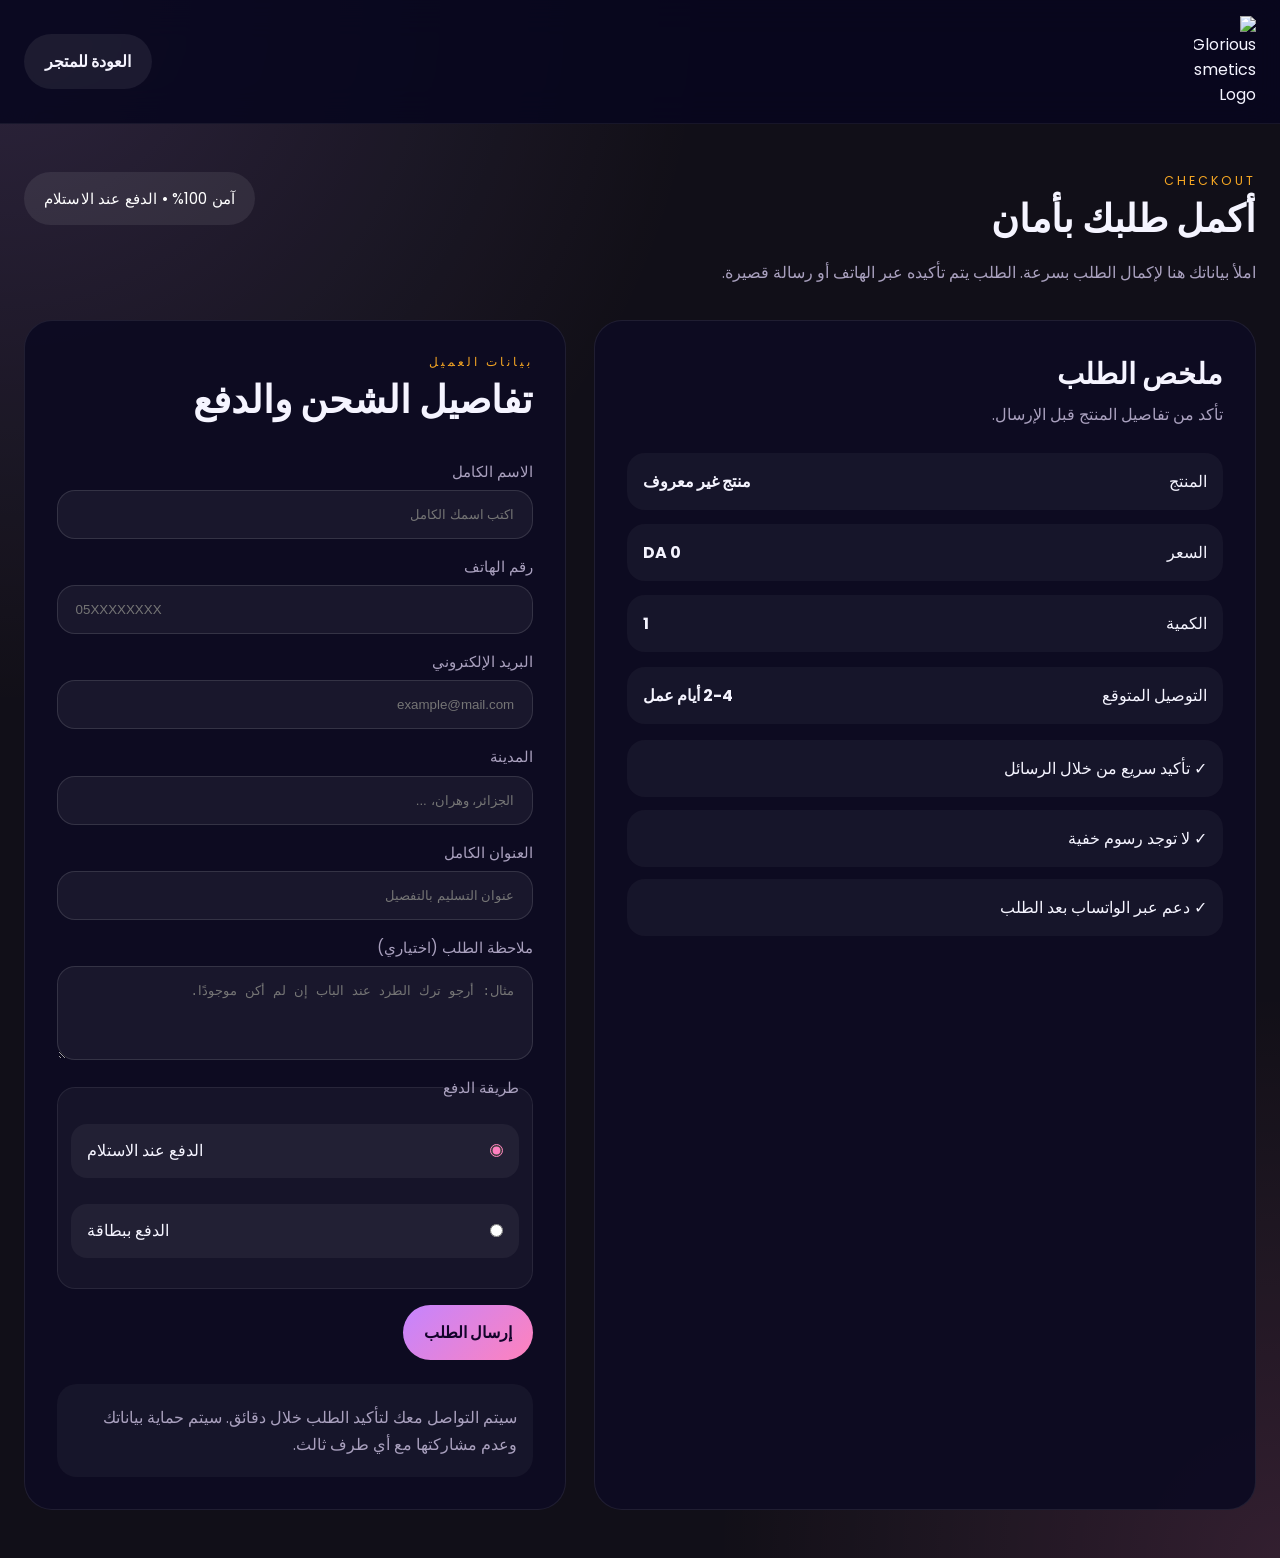
==== checkout.html @ eb636475 "احاول" ====
<!DOCTYPE html>
<html lang="ar-DZ" dir="rtl">
<head>
  <meta charset="UTF-8">
  <meta name="viewport" content="width=device-width, initial-scale=1.0">
  <meta name="description" content="Glorious Cosmetics checkout page — كاملة بطريقة احترافية لطلب المنتج." />
  <title>Glorious Cosmetics — الدفع</title>
  <link rel="stylesheet" href="style.css">
</head>
<body>
  <div id="cursor-outer" aria-hidden="true"></div>
  <div id="cursor-inner" aria-hidden="true"></div>

  <nav id="main-nav" role="navigation" aria-label="Main navigation">
    <a href="index.html" class="nav-logo" aria-label="العودة إلى المتجر">
      <img src="../assets/imgs/logo.jpg" alt="Glorious Cosmetics Logo" class="nav-logo-img">
    </a>
    <div class="nav-actions">
      <a href="index.html" class="btn-light">العودة للمتجر</a>
    </div>
  </nav>

  <main class="section-checkout" aria-labelledby="checkout-title">
    <div class="checkout-intro">
      <div>
        <div class="section-eyebrow">Checkout</div>
        <h1 id="checkout-title" class="section-title">أكمل طلبك بأمان</h1>
        <p class="checkout-tag">املأ بياناتك هنا لإكمال الطلب بسرعة. الطلب يتم تأكيده عبر الهاتف أو رسالة قصيرة.</p>
      </div>
      <div class="secure-badge">آمن 100% • الدفع عند الاستلام</div>
    </div>

    <div class="checkout-grid">
      <section class="checkout-summary-panel reveal">
        <div class="summary-header">
          <h2 class="summary-title">ملخص الطلب</h2>
          <p class="summary-subtitle">تأكد من تفاصيل المنتج قبل الإرسال.</p>
        </div>

        <div class="checkout-summary-row">
          <span>المنتج</span>
          <strong id="checkout-product">لم يتم اختيار أي منتج بعد.</strong>
        </div>
        <div class="checkout-summary-row">
          <span>السعر</span>
          <strong id="checkout-price">0 DA</strong>
        </div>
        <div class="checkout-summary-row">
          <span>الكمية</span>
          <strong>1</strong>
        </div>
        <div class="checkout-summary-row">
          <span>التوصيل المتوقع</span>
          <strong>2-4 أيام عمل</strong>
        </div>

        <div class="checkout-highlights">
          <div class="highlight-item">✓ تأكيد سريع من خلال الرسائل</div>
          <div class="highlight-item">✓ لا توجد رسوم خفية</div>
          <div class="highlight-item">✓ دعم عبر الواتساب بعد الطلب</div>
        </div>
      </section>

      <section class="checkout-form-panel reveal">
        <div class="section-header">
          <div>
            <div class="section-eyebrow">بيانات العميل</div>
            <h2 class="section-title">تفاصيل الشحن والدفع</h2>
          </div>
        </div>

        <form id="checkout-form" class="checkout-form" novalidate>
          <div class="form-row">
            <label for="customer-name">الاسم الكامل</label>
            <input id="customer-name" class="checkout-input" type="text" name="name" placeholder="اكتب اسمك الكامل" autocomplete="name" required>
          </div>

          <div class="form-row">
            <label for="customer-phone">رقم الهاتف</label>
            <input id="customer-phone" class="checkout-input" type="tel" name="phone" placeholder="05XXXXXXXX" autocomplete="tel" pattern="^[0-9+\s-]{8,20}$" required>
          </div>

          <div class="form-row">
            <label for="customer-email">البريد الإلكتروني</label>
            <input id="customer-email" class="checkout-input" type="email" name="email" placeholder="example@mail.com" autocomplete="email" required>
          </div>

          <div class="form-row">
            <label for="customer-city">المدينة</label>
            <input id="customer-city" class="checkout-input" type="text" name="city" placeholder="الجزائر، وهران، ..." autocomplete="address-level2" required>
          </div>

          <div class="form-row">
            <label for="customer-address">العنوان الكامل</label>
            <input id="customer-address" class="checkout-input" type="text" name="address" placeholder="عنوان التسليم بالتفصيل" autocomplete="street-address" required>
          </div>

          <div class="form-row">
            <label for="customer-note">ملاحظة الطلب (اختياري)</label>
            <textarea id="customer-note" class="checkout-input checkout-textarea" name="note" rows="4" placeholder="مثال: أرجو ترك الطرد عند الباب إن لم أكن موجودًا."></textarea>
          </div>

          <fieldset class="payment-methods" aria-label="طريقة الدفع">
            <legend>طريقة الدفع</legend>
            <label class="payment-option"><input type="radio" name="payment" value="cod" checked> الدفع عند الاستلام</label>
            <label class="payment-option"><input type="radio" name="payment" value="card"> الدفع ببطاقة</label>
          </fieldset>

          <div class="checkout-actions">
            <button type="submit" class="btn-primary">إرسال الطلب</button>
            <div id="checkout-message" class="checkout-message" aria-live="polite"></div>
          </div>
        </form>

        <div class="checkout-footer-note">
          <p>سيتم التواصل معك لتأكيد الطلب خلال دقائق. سيتم حماية بياناتك وعدم مشاركتها مع أي طرف ثالث.</p>
        </div>
      </section>
    </div>

    <section class="order-confirmation hidden reveal" aria-live="polite">
      <div class="confirmation-card">
        <div class="confirmation-header">
          <span class="confirmation-badge">تم تأكيد الطلب</span>
          <h2 class="confirmation-title">شكراً! طلبك جاهز الآن</h2>
          <p class="confirmation-subtitle">يمكنك تحميل فاتورة الطلب أو العودة إلى المتجر لمواصلة التسوق.</p>
        </div>

        <div class="confirmation-details">
          <div class="detail-row"><span>رقم الطلب</span><strong id="order-number">#000000</strong></div>
          <div class="detail-row"><span>المنتج</span><strong id="confirm-product"></strong></div>
          <div class="detail-row"><span>السعر</span><strong id="confirm-price"></strong></div>
          <div class="detail-row"><span>الاسم</span><strong id="confirm-name"></strong></div>
          <div class="detail-row"><span>الهاتف</span><strong id="confirm-phone"></strong></div>
          <div class="detail-row"><span>المدينة</span><strong id="confirm-city"></strong></div>
          <div class="detail-row"><span>العنوان</span><strong id="confirm-address"></strong></div>
          <div class="detail-row"><span>طريقة الدفع</span><strong id="confirm-payment"></strong></div>
        </div>

        <div class="confirmation-actions">
          <button id="download-invoice" type="button" class="btn-secondary">تحميل فاتورة الطلب</button>
          <a href="index.html" class="btn-primary">العودة إلى المتجر</a>
        </div>
      </div>
    </section>
  </main>

  <script>
    'use strict';

    function getQueryParam(name) {
      return new URLSearchParams(window.location.search).get(name) || '';
    }

    function sanitizeText(value) {
      const element = document.createElement('div');
      element.textContent = value;
      return element.innerText;
    }

    const productField = document.getElementById('checkout-product');
    const priceField = document.getElementById('checkout-price');
    const messageField = document.getElementById('checkout-message');
    const form = document.getElementById('checkout-form');
    const nameInput = document.getElementById('customer-name');
    const phoneInput = document.getElementById('customer-phone');
    const noteField = document.getElementById('checkout-note');
    const productName = sanitizeText(getQueryParam('product')) || 'منتج غير معروف';
    const productPrice = sanitizeText(getQueryParam('price')) || '0 DA';
    const emailInput = document.getElementById('customer-email');
    const cityInput = document.getElementById('customer-city');
    const addressInput = document.getElementById('customer-address');
    const paymentInputs = document.getElementsByName('payment');
    const footerNote = document.getElementById('checkout-note');

    const confirmationSection = document.querySelector('.order-confirmation');
    const orderNumberField = document.getElementById('order-number');
    const confirmProduct = document.getElementById('confirm-product');
    const confirmPrice = document.getElementById('confirm-price');
    const confirmName = document.getElementById('confirm-name');
    const confirmPhone = document.getElementById('confirm-phone');
    const confirmCity = document.getElementById('confirm-city');
    const confirmAddress = document.getElementById('confirm-address');
    const confirmPayment = document.getElementById('confirm-payment');
    const downloadButton = document.getElementById('download-invoice');

    productField.textContent = productName;
    priceField.textContent = productPrice;

    if (productName === 'منتج غير معروف') {
      footerNote.textContent = 'لا يمكن إكمال الطلب بدون اختيار منتج. عد إلى الصفحة الرئيسية واختر منتجاً.';
      footerNote.style.color = '#f38b8b';
    }

    function validateName(value) {
      return value.trim().length >= 3;
    }

    function validatePhone(value) {
      return /^[0-9+\s-]{8,20}$/.test(value.trim());
    }

    function validateEmail(value) {
      return /^[^\s@]+@[^\s@]+\.[^\s@]+$/.test(value.trim());
    }

    function showMessage(text, success) {
      messageField.textContent = text;
      messageField.className = 'checkout-message' + (success ? ' success' : '');
    }

    function getSelectedPayment() {
      for (const input of paymentInputs) {
        if (input.checked) return input.value;
      }
      return 'cod';
    }

    function createOrderNumber() {
      const now = Date.now().toString();
      return 'GL' + now.slice(-6);
    }

    function downloadInvoice(orderData) {
      const lines = [
        'فاتورة طلب Glorious Cosmetics',
        '-----------------------------',
        `رقم الطلب: ${orderData.orderNumber}`,
        `المنتج: ${orderData.product}`,
        `السعر: ${orderData.price}`,
        `الاسم: ${orderData.name}`,
        `الهاتف: ${orderData.phone}`,
        `البريد الإلكتروني: ${orderData.email}`,
        `المدينة: ${orderData.city}`,
        `العنوان: ${orderData.address}`,
        `طريقة الدفع: ${orderData.payment}`,
        `الملاحظة: ${orderData.note || 'لا يوجد'}`,
        '-----------------------------',
        'شكراً لاختيارك Glorious Cosmetics.',
      ];

      const blob = new Blob([lines.join('\n')], { type: 'text/plain;charset=utf-8' });
      const link = document.createElement('a');
      link.href = URL.createObjectURL(blob);
      link.download = `glorious-order-${orderData.orderNumber}.txt`;
      document.body.appendChild(link);
      link.click();
      document.body.removeChild(link);
      URL.revokeObjectURL(link.href);
    }

    let currentOrder = null;

    form.addEventListener('submit', function(event) {
      event.preventDefault();

      const name = nameInput.value.trim();
      const phone = phoneInput.value.trim();
      const email = emailInput.value.trim();
      const city = cityInput.value.trim();
      const address = addressInput.value.trim();
      const note = document.getElementById('customer-note').value.trim();
      const paymentMethod = getSelectedPayment();

      if (!validateName(name)) {
        showMessage('الرجاء إدخال اسم صحيح لا يقل عن 3 أحرف.', false);
        nameInput.focus();
        return;
      }

      if (!validatePhone(phone)) {
        showMessage('الرجاء إدخال رقم هاتف صالح.', false);
        phoneInput.focus();
        return;
      }

      if (!validateEmail(email)) {
        showMessage('الرجاء إدخال بريد إلكتروني صالح.', false);
        emailInput.focus();
        return;
      }

      if (!city) {
        showMessage('الرجاء إدخال المدينة.', false);
        cityInput.focus();
        return;
      }

      if (!address) {
        showMessage('الرجاء إدخال العنوان الكامل.', false);
        addressInput.focus();
        return;
      }

      const methodLabel = paymentMethod === 'cod' ? 'الدفع عند الاستلام' : 'الدفع ببطاقة';
      const orderNumber = createOrderNumber();

      currentOrder = {
        orderNumber,
        product: productName,
        price: productPrice,
        name,
        phone,
        email,
        city,
        address,
        note,
        payment: methodLabel,
      };

      orderNumberField.textContent = orderNumber;
      confirmProduct.textContent = productName;
      confirmPrice.textContent = productPrice;
      confirmName.textContent = name;
      confirmPhone.textContent = phone;
      confirmCity.textContent = city;
      confirmAddress.textContent = address;
      confirmPayment.textContent = methodLabel;

      confirmationSection.classList.remove('hidden');
      confirmationSection.scrollIntoView({ behavior: 'smooth', block: 'start' });
      form.classList.add('hidden');
      footerNote.classList.add('hidden');
      showMessage('تم تأكيد الطلب. يمكنك تحميل فاتورة الطلب الآن.', true);
    });

    downloadButton.addEventListener('click', function() {
      if (!currentOrder) return;
      downloadInvoice(currentOrder);
    });
  </script>
</body>
</html>
---- style.css ----
@import url('https://fonts.googleapis.com/css2?family=Poppins:wght@400;500;600;700;800&display=swap');

:root {
  --bg: #090710;
  --surface: #111128;
  --surface-2: #1c1640;
  --text: #f5f4ff;
  --muted: #a9a0be;
  --primary: #c084ff;
  --accent: #ff80c0;
  --gold: #f5a623;
  --cream: #f7ede2;
  --rose: #ff5d92;
}

* {
  margin: 0;
  padding: 0;
  box-sizing: border-box;
}

html,
body {
  min-height: 100%;
  scroll-behavior: smooth;
}

body {
  font-family: 'Poppins', sans-serif;
  background: radial-gradient(circle at top left, rgba(195, 148, 255, 0.16), transparent 35%),
    radial-gradient(circle at bottom right, rgba(255, 128, 192, 0.14), transparent 28%),
    var(--bg);
  color: var(--text);
  overflow-x: hidden;
}

img,
svg {
  display: block;
  max-width: 100%;
}

a {
  color: inherit;
  text-decoration: none;
}

button {
  font: inherit;
  border: none;
  background: none;
  color: inherit;
  cursor: pointer;
}

header {
  display: flex;
  align-items: center;
  justify-content: center;
  padding: 1.25rem 1.5rem 0;
}

.logo {
  max-width: 180px;
  width: 100%;
  height: auto;
  display: block;
}

#main-nav {
  position: sticky;
  top: 0;
  z-index: 50;
  display: flex;
  align-items: center;
  justify-content: space-between;
  gap: 1rem;
  padding: 1rem 1.5rem;
  background: rgba(9, 7, 31, 0.88);
  backdrop-filter: blur(18px);
  border-bottom: 1px solid rgba(255, 255, 255, 0.06);
}

#main-nav.scrolled {
  background: rgba(9, 7, 31, 0.98);
  box-shadow: 0 18px 50px rgba(0, 0, 0, 0.28);
}

.nav-logo {
  display: inline-flex;
  align-items: center;
}

.nav-logo-img {
  display: block;
  max-width: 62px;
  width: auto;
  height: auto;
}
.footer-bottom {
  border-top: 1px solid rgba(249,244,238,0.07);
  padding-top: 28px;
  display: flex; align-items: center; justify-content: space-between;
}

.nav-links {
  display: flex;
  flex-wrap: wrap;
  gap: 1.2rem;
  align-items: center;
  justify-content: center;
}

.nav-links a {
  color: rgba(255, 255, 255, 0.76);
  font-size: 0.95rem;
  transition: color 0.2s ease, transform 0.2s ease;
}

.nav-links a:hover,
.nav-links a:focus-visible {
  color: var(--text);
  transform: translateY(-1px);
}

.nav-actions {
  display: flex;
  align-items: center;
  gap: 0.75rem;
}

.nav-cart-btn {
  display: inline-flex;
  align-items: center;
  justify-content: center;
  padding: 0.85rem 1.15rem;
  border-radius: 999px;
  background: linear-gradient(135deg, rgba(255, 128, 192, 0.18), rgba(196, 132, 255, 0.18));
  border: 1px solid rgba(255, 255, 255, 0.14);
  color: var(--text);
  font-weight: 700;
  transition: transform 0.2s ease, box-shadow 0.2s ease;
}

.nav-cart-btn:hover,
.nav-cart-btn:focus-visible {
  transform: translateY(-1px);
  box-shadow: 0 12px 24px rgba(255, 128, 192, 0.18);
}

.hero {
  display: flex;
  flex-wrap: wrap;
  justify-content: space-between;
  gap: 2rem;
  padding: 3.5rem 1.5rem 1.5rem;
  min-height: 68vh;
}

.hero-right {
  position: relative;
  flex: 1 1 340px;
  min-height: 420px;
  display: grid;
  place-items: center;
}

.hero-img-bg {
  position: absolute;
  inset: 0;
  border-radius: 40px;
  background: radial-gradient(circle at center, rgba(255, 128, 192, 0.18), transparent 45%);
  filter: blur(10px);
}

.orb {
  position: absolute;
  border-radius: 50%;
  background: rgba(255, 255, 255, 0.07);
  box-shadow: 0 0 32px rgba(255, 128, 192, 0.18);
}

.orb-1 { width: 110px; height: 110px; top: -18%; right: 10%; }
.orb-2 { width: 90px; height: 90px; bottom: 5%; left: 8%; }
.orb-3 { width: 130px; height: 130px; top: 20%; left: 28%; }

.cosmetic-art {
  position: relative;
  z-index: 1;
  width: min(360px, 100%);
  height: min(420px, 100%);
  display: grid;
  place-items: center;
}

.bottle-wrap {
  width: 250px;
  height: 335px;
  border-radius: 36px;
  background: linear-gradient(180deg, rgba(255, 255, 255, 0.12), rgba(255, 255, 255, 0.02));
  box-shadow: inset 0 0 0 1px rgba(255, 255, 255, 0.05), 0 20px 60px rgba(0, 0, 0, 0.18);
  display: grid;
  place-items: center;
}

.bottle {
  width: 70%;
  height: 80%;
  border-radius: 40px;
  background: linear-gradient(180deg, rgba(255, 128, 192, 0.35), rgba(196, 132, 255, 0.2));
  position: relative;
  overflow: hidden;
}

.bottle-shimmer {
  position: absolute;
  inset: 0;
  background: linear-gradient(135deg, rgba(255, 255, 255, 0.35), transparent 35%);
  opacity: 0.45;
}

.bottle-label {
  position: absolute;
  bottom: 1.5rem;
  left: 50%;
  transform: translateX(-50%);
  color: #ffffff;
  letter-spacing: 0.25em;
  font-size: 0.95rem;
  font-weight: 700;
}

.hero-left {
  max-width: 600px;
}

.hero-eyebrow {
  text-transform: uppercase;
  letter-spacing: 0.24em;
  font-size: 0.78rem;
  color: var(--gold);
  margin-bottom: 1rem;
}

.hero-title {
  font-size: clamp(2.8rem, 4vw, 4.3rem);
  line-height: 0.95;
  margin-bottom: 1.3rem;
}

.hero-title em {
  display: inline-block;
  font-style: normal;
  color: var(--accent);
}

.hero-sub {
  max-width: 540px;
  color: var(--muted);
  margin-bottom: 2rem;
}

.hero-cta-row {
  display: flex;
  flex-wrap: wrap;
  gap: 1rem;
  margin-bottom: 2rem;
}

.btn-primary,
.btn-ghost,
.btn-light {
  display: inline-flex;
  align-items: center;
  gap: 0.5rem;
  padding: 0.95rem 1.3rem;
  border-radius: 999px;
  font-weight: 700;
  transition: transform 0.2s ease, background 0.2s ease;
}

.btn-primary {
  background: linear-gradient(135deg, #c484ff, #ff82bc);
  color: #13042b;
}

.btn-ghost,
.btn-light {
  background: rgba(255, 255, 255, 0.07);
  color: var(--text);
}

.btn-ghost:hover,
.btn-light:hover,
.btn-primary:hover {
  transform: translateY(-2px);
}

.hero-stats {
  display: flex;
  flex-wrap: wrap;
  gap: 1rem;
}

.stat-item {
  padding: 1rem 1.1rem;
  border-radius: 20px;
  background: rgba(255, 255, 255, 0.05);
}

.stat-num {
  display: block;
  font-size: 1.8rem;
  font-weight: 700;
  margin-bottom: 0.25rem;
}

.section-featured,
.section-manifesto,
.section-bestsellers,
.section-ritual,
.section-testimonials,
.section-ugc,
.section-contact,
.section-newsletter {
  padding: 3rem 1.5rem;
}

.section-header {
  display: flex;
  justify-content: space-between;
  gap: 1rem;
  align-items: center;
  margin-bottom: 2rem;
}

.section-title {
  font-size: clamp(2rem, 3vw, 2.8rem);
}

.section-eyebrow {
  text-transform: uppercase;
  letter-spacing: 0.24em;
  font-size: 0.78rem;
  color: var(--gold);
}

.view-all-link {
  color: var(--accent);
  font-weight: 700;
}

.products-grid,
.testimonials-grid,
.ugc-grid {
  display: grid;
  gap: 1.25rem;
}

.products-grid {
  grid-template-columns: repeat(auto-fit, minmax(220px, 1fr));
}

.product-card,
.carousel-card,
.value-item,
.ritual-step,
.testimonial-card,
.ugc-item,
.section-contact > div,
.section-newsletter .newsletter-inner,
.footer-grid > div {
  background: rgba(255, 255, 255, 0.05);
  border: 1px solid rgba(255, 255, 255, 0.08);
  border-radius: 26px;
}

.product-card {
  overflow: hidden;
  transition: transform 0.25s ease, box-shadow 0.25s ease, border-color 0.25s ease;
}

.product-card:hover {
  transform: translateY(-5px);
  box-shadow: 0 26px 60px rgba(0, 0, 0, 0.18);
  border-color: rgba(255, 255, 255, 0.14);
}

.product-image {
  position: relative;
  min-height: 250px;
  background: linear-gradient(180deg, rgba(255, 255, 255, 0.08), rgba(255, 255, 255, 0.02));
  overflow: hidden;
}

.product-img-bg {
  position: absolute;
  inset: 0;
  background: radial-gradient(circle at top center, rgba(255, 255, 255, 0.12), transparent 30%),
              radial-gradient(circle at bottom right, rgba(255, 128, 192, 0.12), transparent 18%);
  opacity: 0.75;
  pointer-events: none;
}

.product-overlay {
  position: absolute;
  inset: 0;
  display: flex;
  align-items: center;
  justify-content: center;
  background: rgba(9, 7, 31, 0.55);
  opacity: 0;
  transition: opacity 0.25s ease, transform 0.25s ease;
  pointer-events: none;
}

.product-image:hover .product-overlay {
  opacity: 1;
  pointer-events: auto;
}

.product-add-btn {
  position: relative;
  z-index: 2;
  padding: 0.95rem 1.6rem;
  border-radius: 999px;
  background: linear-gradient(135deg, #ff80c0, #c484ff);
  color: #13042b;
  font-weight: 700;
  letter-spacing: 0.02em;
  box-shadow: 0 18px 45px rgba(255, 128, 192, 0.2);
  border: 1px solid rgba(255, 255, 255, 0.14);
  transition: transform 0.2s ease, box-shadow 0.2s ease, filter 0.2s ease;
  cursor: pointer;
}

.product-add-btn:hover,
.product-add-btn:focus-visible {
  transform: translateY(-2px);
  box-shadow: 0 22px 58px rgba(255, 128, 192, 0.28);
}

.product-add-btn:focus-visible {
  outline: 3px solid rgba(255, 255, 255, 0.85);
  outline-offset: 4px;
}

.product-image img {
  width: 100%;
  height: 100%;
  object-fit: cover;
}

.product-info {
  padding: 1.1rem 1rem 1.2rem;
}

.product-name {
  font-weight: 700;
  margin-bottom: 0.35rem;
}

.product-variant {
  color: var(--muted);
  font-size: 0.95rem;
  margin-bottom: 1rem;
}

.product-price-row {
  display: flex;
  justify-content: space-between;
  align-items: center;
  gap: 0.75rem;
}

.product-price {
  font-weight: 700;
}

.product-wishlist {
  font-size: 1.2rem;
}

.section-manifesto {
  display: grid;
  grid-template-columns: 1fr 1fr;
  gap: 2rem;
}

.manifesto-left {
  display: flex;
  flex-direction: column;
  gap: 1.25rem;
}

.manifesto-quote {
  font-size: clamp(1.7rem, 2.5vw, 2.6rem);
  line-height: 1.05;
}

.manifesto-attr {
  color: var(--muted);
}

.value-item,
.ritual-step,
.testimonial-card,
.ugc-item {
  padding: 1.3rem;
}

.value-num {
  font-size: 1.5rem;
  font-weight: 800;
  color: var(--accent);
  margin-bottom: 0.5rem;
}

.carousel-nav {
  display: flex;
  gap: 0.75rem;
}

.ticker {
  overflow: hidden;
  border-top: 1px solid rgba(255, 255, 255, 0.08);
  border-bottom: 1px solid rgba(255, 255, 255, 0.08);
  background: rgba(255, 255, 255, 0.03);
}

.ticker-track {
  display: flex;
  gap: 1.2rem;
  padding: 0.85rem 1.5rem;
  animation: tickerSlide 20s linear infinite;
}

.ticker-item {
  white-space: nowrap;
  color: var(--text);
  font-size: 0.95rem;
  letter-spacing: 0.01em;
}

.ticker-sep {
  margin: 0 0.65rem;
  color: rgba(255, 255, 255, 0.45);
}

@keyframes tickerSlide {
  from { transform: translateX(0); }
  to { transform: translateX(-50%); }
}

.carousel-track {
  display: grid;
  grid-auto-flow: column;
  grid-auto-columns: minmax(280px, 1fr);
  gap: 1rem;
  overflow-x: auto;
  padding-bottom: 1rem;
  scroll-snap-type: x proximity;
}

.carousel-card {
  scroll-snap-align: start;
  padding: 1.2rem;
}

.carousel-img {
  min-height: 170px;
  border-radius: 24px;
  overflow: hidden;
  margin-bottom: 1rem;
  background: rgba(255, 255, 255, 0.06);
}

.carousel-card-name {
  font-weight: 700;
  margin-bottom: 0.3rem;
}

.carousel-card-type {
  color: var(--muted);
  margin-bottom: 1rem;
}

.carousel-card-footer {
  display: flex;
  justify-content: space-between;
  gap: 1rem;
  font-size: 0.95rem;
}

.carousel-btn {
  width: 44px;
  height: 44px;
  border-radius: 50%;
  background: rgba(255, 255, 255, 0.08);
}

.shade-dots {
  display: flex;
  flex-wrap: wrap;
  gap: 0.5rem;
  margin-bottom: 1rem;
}

.shade-dot {
  width: 18px;
  height: 18px;
  border-radius: 50%;
  border: 1px solid rgba(255, 255, 255, 0.18);
  background: rgba(255, 255, 255, 0.1);
  cursor: pointer;
}

.shade-dot.active {
  box-shadow: 0 0 0 3px rgba(255, 128, 192, 0.2);
}

.section-ritual .ritual-steps {
  display: grid;
  grid-template-columns: repeat(auto-fit, minmax(200px, 1fr));
  gap: 1rem;
}

.ritual-step-num {
  font-size: 1.25rem;
  font-weight: 700;
  margin-bottom: 0.65rem;
}

.section-testimonials .testimonials-grid {
  grid-template-columns: repeat(auto-fit, minmax(220px, 1fr));
  gap: 1rem;
}

.testimonial-text {
  margin-bottom: 1rem;
  color: var(--text);
}

.testimonial-author {
  display: flex;
  gap: 0.85rem;
  align-items: center;
}

.author-avatar {
  width: 44px;
  height: 44px;
  border-radius: 50%;
  background: rgba(255, 255, 255, 0.08);
  display: grid;
  place-items: center;
  font-weight: 700;
}

.section-ugc .ugc-grid {
  grid-template-columns: repeat(auto-fit, minmax(140px, 1fr));
}

.ugc-overlay {
  position: absolute;
  inset: 0;
  display: flex;
  align-items: center;
  justify-content: center;
  opacity: 0;
  transition: opacity 0.2s ease;
}

.ugc-item:hover .ugc-overlay {
  opacity: 1;
  background: rgba(0, 0, 0, 0.16);
}

.section-contact {
  display: grid;
  place-items: center;
  gap: 1.5rem;
}

.section-contact a {
  width: 80px;
  height: 80px;
  border-radius: 50%;
  display: inline-flex;
  align-items: center;
  justify-content: center;
  background: linear-gradient(135deg, #c4747a, #8b4a50);
}

.section-newsletter .newsletter-inner {
  max-width: 720px;
  margin: 0 auto;
  padding: 2rem;
}

.nl-eyebrow,
.nl-title,
.nl-sub {
  margin-bottom: 1rem;
}

.nl-input {
  flex: 1 1 240px;
  min-width: 220px;
  padding: 1rem 1.1rem;
  border-radius: 999px;
  border: 1px solid rgba(255, 255, 255, 0.12);
  background: rgba(255, 255, 255, 0.06);
  color: var(--text);
}

.nl-btn {
  padding: 1rem 1.4rem;
  border-radius: 999px;
  background: linear-gradient(135deg, #c484ff, #ff80c0);
  color: #13042b;
  font-weight: 700;
}

.nl-feedback {
  margin-top: 0.85rem;
  font-size: 0.95rem;
  min-height: 1.3rem;
}

.nl-feedback.success {
  color: #9cffb8;
}

.section-checkout {
  padding: 3rem 1.5rem;
  background: rgba(255, 255, 255, 0.03);
}

.checkout-intro {
  display: flex;
  justify-content: space-between;
  gap: 1.5rem;
  align-items: flex-start;
  margin-bottom: 2rem;
}

.checkout-tag {
  max-width: 640px;
  color: var(--muted);
  margin-top: 0.75rem;
  line-height: 1.8;
}

.secure-badge {
  display: inline-flex;
  align-items: center;
  padding: 0.95rem 1.25rem;
  border-radius: 999px;
  background: rgba(255, 255, 255, 0.08);
  color: #fff;
  font-size: 0.95rem;
  letter-spacing: 0.01em;
}

.checkout-grid {
  display: grid;
  grid-template-columns: 1.1fr 0.9fr;
  gap: 1.75rem;
}

.checkout-summary-panel,
.checkout-form-panel {
  padding: 2rem;
  border-radius: 28px;
  background: rgba(14, 12, 34, 0.98);
  border: 1px solid rgba(255, 255, 255, 0.08);
}

.summary-header {
  margin-bottom: 1.5rem;
}

.summary-title {
  font-size: 1.8rem;
  margin-bottom: 0.35rem;
}

.summary-subtitle {
  color: var(--muted);
  line-height: 1.7;
}

.checkout-summary-row,
.payment-option {
  display: flex;
  justify-content: space-between;
  align-items: center;
  gap: 1rem;
  padding: 1rem 1rem;
  border-radius: 18px;
  background: rgba(255, 255, 255, 0.04);
  margin-bottom: 0.9rem;
}

.checkout-summary-row strong {
  font-weight: 700;
}

.checkout-highlights {
  display: grid;
  gap: 0.8rem;
  margin-top: 1rem;
}

.highlight-item {
  padding: 1rem 1rem;
  border-radius: 18px;
  background: rgba(255, 255, 255, 0.04);
  color: var(--text);
}

.checkout-form {
  display: grid;
  gap: 1rem;
}

.form-row {
  display: grid;
  gap: 0.45rem;
}

.form-row label {
  font-size: 0.95rem;
  color: var(--muted);
}

.checkout-input,
.checkout-textarea {
  width: 100%;
  padding: 1rem 1.1rem;
  border-radius: 18px;
  border: 1px solid rgba(255, 255, 255, 0.12);
  background: rgba(255, 255, 255, 0.05);
  color: var(--text);
}

.checkout-textarea {
  resize: vertical;
}

.checkout-input:focus,
.checkout-textarea:focus {
  outline: 2px solid rgba(196, 132, 255, 0.55);
}

.payment-methods {
  display: grid;
  gap: 0.75rem;
  padding: 1rem 0.8rem;
  border-radius: 18px;
  background: rgba(255, 255, 255, 0.04);
  border: 1px solid rgba(255, 255, 255, 0.08);
}

.payment-methods legend {
  font-size: 0.95rem;
  color: var(--muted);
  margin-bottom: 0.55rem;
}

.payment-option {
  display: flex;
  align-items: center;
  gap: 0.8rem;
  padding: 0.9rem 1rem;
  border-radius: 16px;
  background: rgba(255, 255, 255, 0.05);
  color: var(--text);
  cursor: pointer;
}

.payment-option input {
  accent-color: #ff80c0;
}

.checkout-actions {
  display: flex;
  flex-wrap: wrap;
  align-items: center;
  gap: 1rem;
}

  .btn-secondary {
    display: inline-flex;
    align-items: center;
    justify-content: center;
    padding: 0.95rem 1.4rem;
    border-radius: 999px;
    border: 1px solid rgba(255, 255, 255, 0.12);
    background: rgba(255, 255, 255, 0.08);
    color: var(--text);
    font-weight: 700;
    transition: transform 0.2s ease, background 0.2s ease;
  }

  .btn-secondary:hover,
  .btn-secondary:focus-visible {
    transform: translateY(-1px);
    background: rgba(255, 255, 255, 0.12);
  }

  .checkout-message {
    color: var(--muted);
    font-size: 0.95rem;
    min-height: 1.4rem;
  }

  .checkout-message.success {
    color: #9cffb8;
  }

  .checkout-footer-note {
    margin-top: 1.5rem;
    padding: 1.2rem 1rem;
    border-radius: 20px;
    background: rgba(255, 255, 255, 0.04);
    color: var(--muted);
    line-height: 1.7;
  }

  .checkout-note {
    display: block;
    margin-top: 1.5rem;
    color: var(--muted);
  }

  .order-confirmation {
    margin-top: 2.5rem;
  }

  .confirmation-card {
    padding: 2rem;
    border-radius: 28px;
    background: rgba(14, 12, 34, 0.98);
    border: 1px solid rgba(255, 255, 255, 0.08);
  }

  .confirmation-header {
    margin-bottom: 1.5rem;
  }

  .confirmation-badge {
    display: inline-flex;
    align-items: center;
    padding: 0.7rem 1rem;
    border-radius: 999px;
    background: rgba(156, 255, 184, 0.14);
    color: #9cffb8;
    font-weight: 700;
    letter-spacing: 0.02em;
    margin-bottom: 0.9rem;
  }

  .confirmation-title {
    margin: 0;
    font-size: 2rem;
  }

  .confirmation-subtitle {
    color: var(--muted);
    margin-top: 0.75rem;
    line-height: 1.8;
  }

  .confirmation-details {
    display: grid;
    gap: 0.85rem;
    margin-bottom: 1.5rem;
  }

  .detail-row {
    display: flex;
    justify-content: space-between;
    align-items: center;
    padding: 1rem 1rem;
    border-radius: 18px;
    background: rgba(255, 255, 255, 0.04);
  }

  .detail-row span {
    color: var(--muted);
  }

  .detail-row strong {
    font-weight: 700;
    color: var(--text);
  }

  .confirmation-actions {
    display: flex;
    flex-wrap: wrap;
    gap: 1rem;
  }

  .hidden {
    display: none !important;
  }

  @media (max-width: 960px) {
    .checkout-grid {
      grid-template-columns: 1fr;
    }

    .checkout-intro {
      flex-direction: column;
  padding: 3rem 1.5rem;
  color: var(--muted);
}

.site-footer {
  padding: 3rem 1.5rem 2.2rem;
  background: rgba(255, 255, 255, 0.03);
  border-top: 1px solid rgba(255, 255, 255, 0.08);
}

.footer-grid {
  display: grid;
  grid-template-columns: minmax(220px, 1.5fr) repeat(3, minmax(150px, 1fr));
  gap: 1.5rem;
  align-items: start;
}

.footer-brand-name {
  font-size: 1.9rem;
  font-weight: 800;
  letter-spacing: 0.08em;
  margin-bottom: 0.9rem;
  color: var(--text);
}

.footer-tagline {
  max-width: 360px;
  color: rgba(255, 255, 255, 0.74);
  line-height: 1.85;
  margin-bottom: 1.35rem;
}

.social-links {
  display: inline-flex;
  flex-wrap: wrap;
  gap: 0.75rem;
}

.social-link {
  width: 44px;
  height: 44px;
  display: inline-flex;
  align-items: center;
  justify-content: center;
  border-radius: 50%;
  background: rgba(255, 255, 255, 0.06);
  color: var(--text);
  font-size: 0.9rem;
  font-weight: 700;
  border: 1px solid rgba(255, 255, 255, 0.08);
  transition: transform 0.2s ease, background 0.2s ease, color 0.2s ease;
}

.social-link:hover,
.social-link:focus-visible {
  transform: translateY(-2px);
  background: rgba(255, 128, 192, 0.16);
  color: #ffffff;
}

.footer-col-title {
  font-size: 0.95rem;
  font-weight: 700;
  text-transform: uppercase;
  letter-spacing: 0.16em;
  color: var(--text);
  margin-bottom: 1rem;
}

.footer-links {
  list-style: none;
  display: grid;
  gap: 0.8rem;
}

.footer-links a {
  color: rgba(255, 255, 255, 0.7);
  transition: color 0.2s ease, transform 0.2s ease;
}

.footer-links a:hover,
.footer-links a:focus-visible {
  color: var(--text);
  transform: translateX(2px);
}

.footer-bottom {
  border-top: 1px solid rgba(249, 244, 238, 0.07);
  padding-top: 28px;
  display: flex;
  align-items: center;
  justify-content: space-between;
  gap: 1rem;
}

.footer-made {
  font-size: 0.95rem;
  font-weight: 300;
  color: rgba(255, 255, 255, 0.72);
  letter-spacing: 0.02em;
}

.footer-made a {
  color: var(--accent);
  text-decoration: none;
  transition: color 0.2s ease;
}

.footer-made a:hover,
.footer-made a:focus-visible {
  color: #ffb3dc;
}

.footer-copy {
  font-size: 12px;
  font-weight: 300;
  color: rgba(255, 255, 255, 0.25);
  letter-spacing: 0.5px;
}

.footer-legal {
  display: flex;
  gap: 32px;
}

.footer-legal a {
  font-size: 11px;
  color: rgba(255, 255, 255, 0.25);
  text-transform: uppercase;
  letter-spacing: 1px;
  font-weight: 300;
  text-decoration: none;
  transition: color 0.2s ease;
}

.footer-legal a:hover,
.footer-legal a:focus-visible {
  color: rgba(255, 255, 255, 0.6);
}

.product-modal {
  position: fixed;
  inset: 0;
  display: none;
  align-items: center;
  justify-content: center;
  z-index: 9999;
  overflow-y: auto;
  padding: 2rem;
}

.product-modal.open {
  display: flex;
}

.product-modal-backdrop {
  position: fixed;
  inset: 0;
  background: rgba(4, 7, 18, 0.82);
  backdrop-filter: blur(10px);
}

.product-modal-card {
  position: relative;
  width: min(100%, 920px);
  max-width: 920px;
  background: rgba(12, 13, 29, 0.96);
  border: 1px solid rgba(255, 255, 255, 0.08);
  border-radius: 28px;
  box-shadow: 0 40px 120px rgba(0, 0, 0, 0.35);
  overflow: hidden;
  z-index: 1;
}

.product-modal-close {
  position: absolute;
  top: 20px;
  right: 20px;
  width: 44px;
  height: 44px;
  border-radius: 50%;
  border: 1px solid rgba(255, 255, 255, 0.12);
  background: rgba(255, 255, 255, 0.05);
  color: var(--text);
  font-size: 1.6rem;
  line-height: 1;
  cursor: pointer;
  transition: transform 0.2s ease, background 0.2s ease;
}

.product-modal-close:hover,
.product-modal-close:focus-visible {
  transform: scale(1.06);
  background: rgba(255, 255, 255, 0.12);
}

.product-modal-content {
  display: grid;
  grid-template-columns: 1fr 1fr;
  gap: 2rem;
  padding: 2.5rem;
}

.product-modal-image {
  min-height: 420px;
  display: grid;
  place-items: center;
  background: radial-gradient(circle at center, rgba(255,255,255,0.08), transparent 55%);
  border-radius: 20px;
}

.product-modal-image img {
  max-width: 100%;
  max-height: 100%;
  object-fit: contain;
}

.product-modal-info {
  display: flex;
  flex-direction: column;
  justify-content: center;
  gap: 1rem;
}

.product-modal-badge {
  display: inline-flex;
  padding: 0.55rem 1rem;
  border-radius: 999px;
  background: rgba(245, 166, 35, 0.12);
  color: var(--gold);
  font-size: 0.85rem;
  letter-spacing: 0.08em;
  text-transform: uppercase;
}

.product-modal-info h2 {
  font-size: clamp(1.9rem, 2.6vw, 3rem);
  margin: 0;
}

.product-modal-variant,
.product-modal-description {
  color: rgba(255, 255, 255, 0.75);
  line-height: 1.8;
}

.product-modal-price {
  font-size: 2rem;
  font-weight: 700;
  color: var(--cream);
  margin: 0.2rem 0 1rem;
}

.product-modal-actions {
  display: flex;
  flex-wrap: wrap;
  gap: 1rem;
  margin-top: 1.2rem;
}

.product-modal-checkout,
.product-modal-continue {
  min-width: 180px;
}

.product-modal-continue {
  border: 1px solid rgba(255, 255, 255, 0.12);
}

.product-modal.open body {
  overflow: hidden;
}

@media (max-width: 840px) {
  .footer-grid {
    grid-template-columns: 1fr;
  }

  .footer-bottom {
    flex-direction: column;
    align-items: flex-start;
  }
}

@media (max-width: 960px) {
  .section-manifesto,
  .section-bestsellers,
  .section-featured,
  .section-ritual,
  .section-testimonials,
  .section-ugc,
  .section-contact,
  .section-newsletter {
    padding: 2rem 1rem;
  }

  .section-manifesto {
    grid-template-columns: 1fr;
  }
}

@media (max-width: 720px) {
  #main-nav {
    flex-direction: column;
    align-items: stretch;
  }

  .nav-links {
    justify-content: center;
  }

  .hero {
    padding-top: 2.2rem;
  }

  .hero-title {
    font-size: 2.4rem;
  }

  .footer-grid,
  .testimonial-card,
  .product-card,
  .carousel-card {
    border-radius: 22px;
  }
}
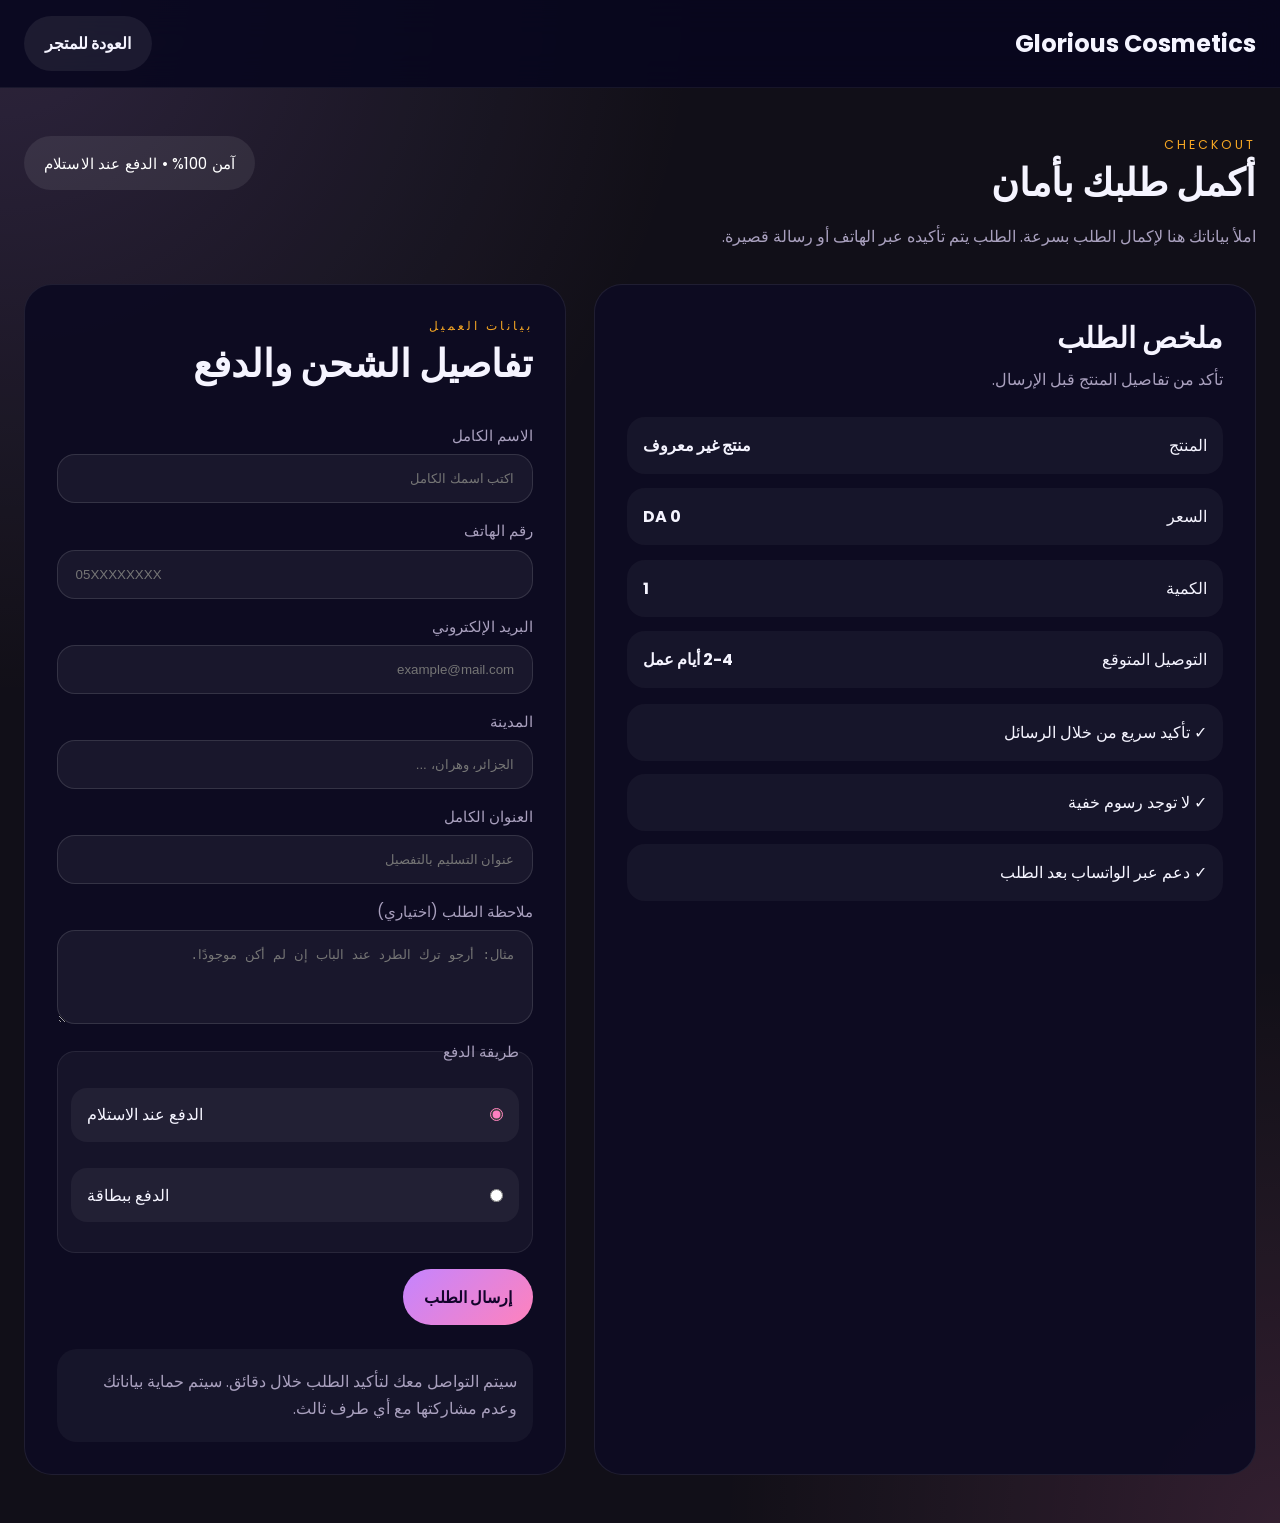
==== commit f7159ae1: "Replace logo image with H1 heading" ====
--- a/checkout.html
+++ b/checkout.html
@@ -13,7 +13,7 @@
 
   <nav id="main-nav" role="navigation" aria-label="Main navigation">
     <a href="index.html" class="nav-logo" aria-label="العودة إلى المتجر">
-      <img src="../assets/imgs/logo.jpg" alt="Glorious Cosmetics Logo" class="nav-logo-img">
+      <H1>Glorious Cosmetics</H1>
     </a>
     <div class="nav-actions">
       <a href="index.html" class="btn-light">العودة للمتجر</a>
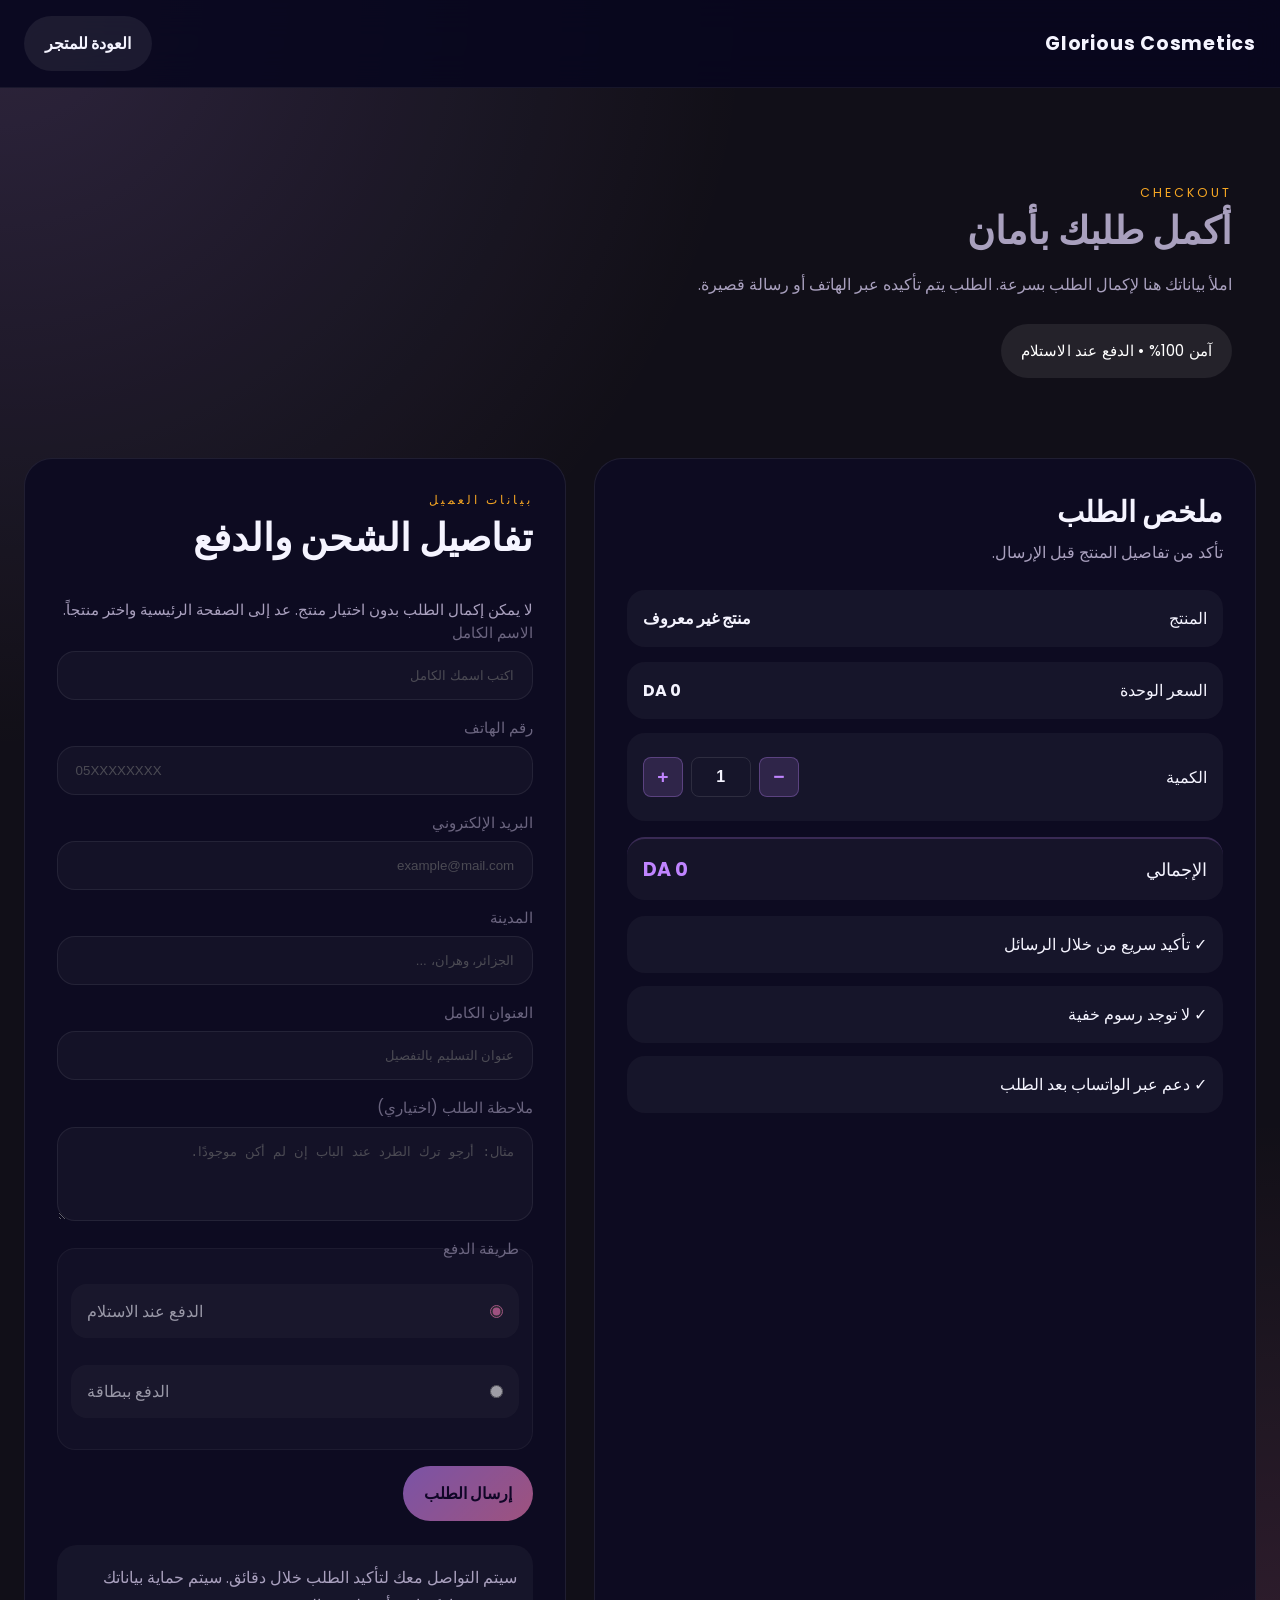
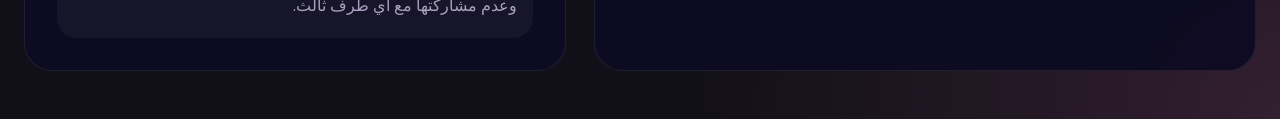
==== commit e92dda2b: "تعديل جذري" ====
--- a/checkout.html
+++ b/checkout.html
@@ -13,7 +13,7 @@
 
   <nav id="main-nav" role="navigation" aria-label="Main navigation">
     <a href="index.html" class="nav-logo" aria-label="العودة إلى المتجر">
-      <H1>Glorious Cosmetics</H1>
+      <h1 class="nav-logo-text">Glorious Cosmetics</h1>
     </a>
     <div class="nav-actions">
       <a href="index.html" class="btn-light">العودة للمتجر</a>
@@ -42,16 +42,22 @@
           <strong id="checkout-product">لم يتم اختيار أي منتج بعد.</strong>
         </div>
         <div class="checkout-summary-row">
-          <span>السعر</span>
+          <span>السعر الوحدة</span>
           <strong id="checkout-price">0 DA</strong>
         </div>
+
         <div class="checkout-summary-row">
           <span>الكمية</span>
-          <strong>1</strong>
-        </div>
-        <div class="checkout-summary-row">
-          <span>التوصيل المتوقع</span>
-          <strong>2-4 أيام عمل</strong>
+          <div class="quantity-selector">
+            <button id="qty-minus" class="qty-btn" type="button" aria-label="تقليل الكمية">−</button>
+            <input id="checkout-quantity" type="number" class="qty-input" value="1" min="1" max="100" readonly>
+            <button id="qty-plus" class="qty-btn" type="button" aria-label="زيادة الكمية">+</button>
+          </div>
+        </div>
+
+        <div class="checkout-summary-row total-row">
+          <span>الإجمالي</span>
+          <strong id="checkout-total">0 DA</strong>
         </div>
 
         <div class="checkout-highlights">
@@ -160,18 +166,65 @@
 
     const productField = document.getElementById('checkout-product');
     const priceField = document.getElementById('checkout-price');
+    const quantityInput = document.getElementById('checkout-quantity');
+    const totalField = document.getElementById('checkout-total');
+    const qtyMinus = document.getElementById('qty-minus');
+    const qtyPlus = document.getElementById('qty-plus');
     const messageField = document.getElementById('checkout-message');
     const form = document.getElementById('checkout-form');
     const nameInput = document.getElementById('customer-name');
     const phoneInput = document.getElementById('customer-phone');
-    const noteField = document.getElementById('checkout-note');
-    const productName = sanitizeText(getQueryParam('product')) || 'منتج غير معروف';
-    const productPrice = sanitizeText(getQueryParam('price')) || '0 DA';
+    const cartItems = JSON.parse(localStorage.getItem('glorious-cart') || '[]');
+    const fromCart = getQueryParam('fromCart') === '1';
+    const productName = fromCart && cartItems.length
+      ? cartItems.map(function(item) { return sanitizeText(item.name) + ' × ' + item.quantity; }).join(', ')
+      : sanitizeText(getQueryParam('product')) || 'منتج غير معروف';
+    const productPrice = fromCart && cartItems.length
+      ? (cartItems.reduce(function(sum, item) {
+          return sum + (item.price || 0) * (item.quantity || 1);
+        }, 0) + ' DA')
+      : sanitizeText(getQueryParam('price')) || '0 DA';
     const emailInput = document.getElementById('customer-email');
     const cityInput = document.getElementById('customer-city');
     const addressInput = document.getElementById('customer-address');
     const paymentInputs = document.getElementsByName('payment');
-    const footerNote = document.getElementById('checkout-note');
+
+    // استخراج القيمة الرقمية من السعر
+    function extractPrice(priceStr) {
+      const match = priceStr.match(/(\d+)/);
+      return match ? parseInt(match[1], 10) : 0;
+    }
+
+    const basePrice = extractPrice(productPrice);
+
+    function updateTotal() {
+      const quantity = parseInt(quantityInput.value, 10) || 1;
+      const total = basePrice * quantity;
+      totalField.textContent = total + ' DA';
+    }
+
+    productField.textContent = productName;
+    priceField.textContent = productPrice;
+    updateTotal();
+
+    // إضافة مستمع للأزرار
+    qtyMinus.addEventListener('click', function() {
+      let current = parseInt(quantityInput.value, 10) || 1;
+      if (current > 1) {
+        quantityInput.value = current - 1;
+        updateTotal();
+      }
+    });
+
+    qtyPlus.addEventListener('click', function() {
+      let current = parseInt(quantityInput.value, 10) || 1;
+      if (current < 100) {
+        quantityInput.value = current + 1;
+        updateTotal();
+      }
+    });
+
+    quantityInput.addEventListener('change', updateTotal);
 
     const confirmationSection = document.querySelector('.order-confirmation');
     const orderNumberField = document.getElementById('order-number');
@@ -186,10 +239,15 @@
 
     productField.textContent = productName;
     priceField.textContent = productPrice;
+    updateTotal();
 
     if (productName === 'منتج غير معروف') {
-      footerNote.textContent = 'لا يمكن إكمال الطلب بدون اختيار منتج. عد إلى الصفحة الرئيسية واختر منتجاً.';
-      footerNote.style.color = '#f38b8b';
+      form.style.opacity = '0.6';
+      form.style.pointerEvents = 'none';
+      const warningMsg = document.createElement('div');
+      warningMsg.className = 'checkout-message error';
+      warningMsg.textContent = 'لا يمكن إكمال الطلب بدون اختيار منتج. عد إلى الصفحة الرئيسية واختر منتجاً.';
+      form.parentNode.insertBefore(warningMsg, form);
     }
 
     function validateName(value) {
@@ -224,10 +282,12 @@
     function downloadInvoice(orderData) {
       const lines = [
         'فاتورة طلب Glorious Cosmetics',
-        '-----------------------------',
+        '=============================',
         `رقم الطلب: ${orderData.orderNumber}`,
         `المنتج: ${orderData.product}`,
-        `السعر: ${orderData.price}`,
+        `السعر الوحدة: ${orderData.price}`,
+        `الكمية: ${orderData.quantity}`,
+        `الإجمالي: ${orderData.total}`,
         `الاسم: ${orderData.name}`,
         `الهاتف: ${orderData.phone}`,
         `البريد الإلكتروني: ${orderData.email}`,
@@ -235,7 +295,7 @@
         `العنوان: ${orderData.address}`,
         `طريقة الدفع: ${orderData.payment}`,
         `الملاحظة: ${orderData.note || 'لا يوجد'}`,
-        '-----------------------------',
+        '=============================',
         'شكراً لاختيارك Glorious Cosmetics.',
       ];
 
@@ -294,11 +354,15 @@
 
       const methodLabel = paymentMethod === 'cod' ? 'الدفع عند الاستلام' : 'الدفع ببطاقة';
       const orderNumber = createOrderNumber();
+      const quantity = parseInt(quantityInput.value, 10) || 1;
+      const totalPrice = basePrice * quantity;
 
       currentOrder = {
         orderNumber,
         product: productName,
         price: productPrice,
+        quantity,
+        total: totalPrice + ' DA',
         name,
         phone,
         email,
@@ -309,13 +373,20 @@
       };
 
       orderNumberField.textContent = orderNumber;
-      confirmProduct.textContent = productName;
-      confirmPrice.textContent = productPrice;
+      confirmProduct.textContent = productName + ' × ' + quantity;
+      confirmPrice.textContent = productPrice + ' (الوحدة)';
       confirmName.textContent = name;
       confirmPhone.textContent = phone;
       confirmCity.textContent = city;
       confirmAddress.textContent = address;
       confirmPayment.textContent = methodLabel;
+
+      // إضافة صف الإجمالي في التأكيد
+      const totalRow = document.createElement('div');
+      totalRow.className = 'detail-row';
+      totalRow.innerHTML = '<span>الإجمالي</span><strong>' + totalPrice + ' DA</strong>';
+      const confirmPaymentRow = confirmPayment.closest('.detail-row');
+      confirmPaymentRow.parentNode.insertBefore(totalRow, confirmPaymentRow.nextSibling);
 
       confirmationSection.classList.remove('hidden');
       confirmationSection.scrollIntoView({ behavior: 'smooth', block: 'start' });
--- a/style.css
+++ b/style.css
@@ -91,6 +91,14 @@
   align-items: center;
 }
 
+.nav-logo-text {
+  font-size: 1.2rem;
+  font-weight: 700;
+  letter-spacing: 0.04em;
+  color: var(--text);
+  margin: 0;
+}
+
 .nav-logo-img {
   display: block;
   max-width: 62px;
@@ -127,6 +135,7 @@
   display: flex;
   align-items: center;
   gap: 0.75rem;
+  position: relative;
 }
 
 .nav-cart-btn {
@@ -146,6 +155,115 @@
 .nav-cart-btn:focus-visible {
   transform: translateY(-1px);
   box-shadow: 0 12px 24px rgba(255, 128, 192, 0.18);
+}
+
+.nav-cart-btn.has-items {
+  background: linear-gradient(135deg, rgba(255, 128, 192, 0.28), rgba(196, 132, 255, 0.28));
+}
+
+.cart-panel {
+  position: absolute;
+  top: calc(100% + 0.75rem);
+  right: 0;
+  width: min(360px, calc(100vw - 2rem));
+  background: rgba(9, 7, 31, 0.98);
+  border: 1px solid rgba(255, 255, 255, 0.12);
+  border-radius: 24px;
+  padding: 1rem;
+  box-shadow: 0 24px 70px rgba(0, 0, 0, 0.32);
+  display: none;
+  z-index: 60;
+}
+
+.cart-panel.open {
+  display: block;
+}
+
+.cart-panel-header {
+  display: flex;
+  justify-content: space-between;
+  align-items: center;
+  margin-bottom: 0.9rem;
+}
+
+.cart-close-btn {
+  font-size: 1.2rem;
+  color: var(--muted);
+}
+
+.cart-panel-body {
+  max-height: 320px;
+  overflow-y: auto;
+  display: flex;
+  flex-direction: column;
+  gap: 0.7rem;
+}
+
+.cart-empty {
+  color: var(--muted);
+  font-size: 0.95rem;
+}
+
+.cart-items-list {
+  display: flex;
+  flex-direction: column;
+  gap: 0.75rem;
+}
+
+.cart-item {
+  display: grid;
+  grid-template-columns: 1fr auto auto;
+  gap: 0.7rem;
+  align-items: center;
+  padding-bottom: 0.7rem;
+  border-bottom: 1px solid rgba(255, 255, 255, 0.08);
+}
+
+.cart-item-name {
+  font-weight: 600;
+  margin-bottom: 0.2rem;
+}
+
+.cart-item-price {
+  color: var(--muted);
+  font-size: 0.9rem;
+}
+
+.cart-item-actions {
+  display: flex;
+  align-items: center;
+  gap: 0.35rem;
+}
+
+.cart-qty-btn {
+  width: 28px;
+  height: 28px;
+  border-radius: 50%;
+  background: rgba(255, 255, 255, 0.08);
+  display: grid;
+  place-items: center;
+}
+
+.cart-remove-btn {
+  color: var(--accent);
+  font-size: 1rem;
+}
+
+.cart-panel-footer {
+  margin-top: 0.9rem;
+  padding-top: 0.9rem;
+  border-top: 1px solid rgba(255, 255, 255, 0.08);
+}
+
+.cart-summary {
+  display: flex;
+  justify-content: space-between;
+  margin-bottom: 0.75rem;
+}
+
+.cart-checkout-btn {
+  width: 100%;
+  justify-content: center;
 }
 
 .hero {
@@ -807,6 +925,85 @@
   font-weight: 700;
 }
 
+/* ═══════════════════════════════════════
+   Quantity Selector
+═══════════════════════════════════════ */
+.quantity-selector {
+  display: flex;
+  align-items: center;
+  gap: 0.5rem;
+  padding: 0.5rem 0;
+}
+
+.qty-btn {
+  display: flex;
+  align-items: center;
+  justify-content: center;
+  width: 40px;
+  height: 40px;
+  border-radius: 8px;
+  background: rgba(192, 132, 255, 0.15);
+  color: var(--primary);
+  font-size: 1.2rem;
+  font-weight: 600;
+  cursor: pointer;
+  transition: all 0.3s ease;
+  border: 1px solid rgba(192, 132, 255, 0.3);
+}
+
+.qty-btn:hover {
+  background: rgba(192, 132, 255, 0.25);
+  border-color: rgba(192, 132, 255, 0.5);
+  transform: scale(1.05);
+}
+
+.qty-btn:active {
+  transform: scale(0.95);
+}
+
+.qty-input {
+  width: 60px;
+  height: 40px;
+  text-align: center;
+  font-size: 1rem;
+  font-weight: 600;
+  color: var(--text);
+  background: transparent;
+  border: 1px solid rgba(255, 255, 255, 0.1);
+  border-radius: 8px;
+  font-family: 'Poppins', sans-serif;
+}
+
+.qty-input:focus {
+  outline: none;
+  border-color: var(--primary);
+  box-shadow: 0 0 0 3px rgba(192, 132, 255, 0.1);
+}
+
+/* إخفاء الأسهم في input number */
+.qty-input::-webkit-outer-spin-button,
+.qty-input::-webkit-inner-spin-button {
+  -webkit-appearance: none;
+  margin: 0;
+}
+
+.qty-input[type=number] {
+  appearance: textfield;
+  -moz-appearance: textfield;
+}
+
+.total-row {
+  border-top: 2px solid rgba(192, 132, 255, 0.2);
+  padding-top: 1rem;
+  margin-top: 1rem;
+  font-size: 1.1rem;
+}
+
+.total-row strong {
+  color: var(--primary);
+  font-size: 1.2rem;
+}
+
 .checkout-highlights {
   display: grid;
   gap: 0.8rem;
@@ -1011,6 +1208,7 @@
     .checkout-grid {
       grid-template-columns: 1fr;
     }
+  }
 
     .checkout-intro {
       flex-direction: column;
